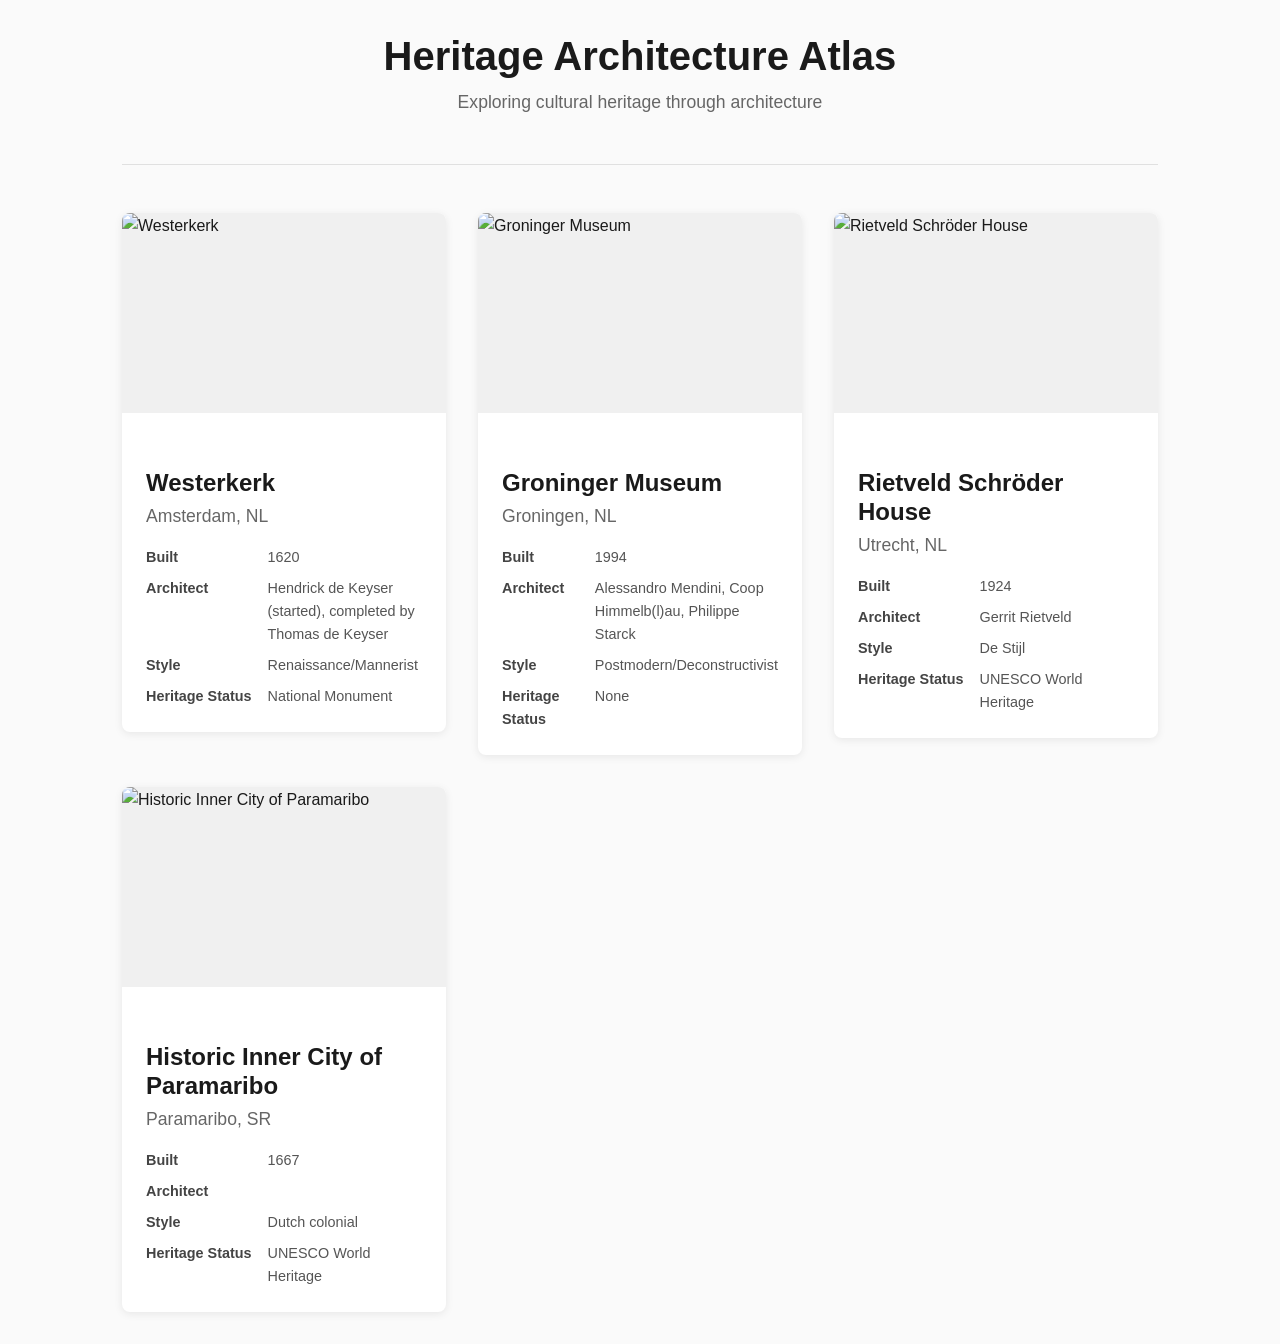
==== index.html @ 746e5361 "Fix: add 3rd module mount for data/building.example.md (Rietveld was missing)" ====
<!DOCTYPE html>
<html lang="en">
<head>
	<meta name="generator" content="Hugo 0.147.0">
  <meta charset="UTF-8">
  <meta name="viewport" content="width=device-width, initial-scale=1.0">
  <title>Heritage Architecture Atlas</title>
  <link rel="stylesheet" href="/css/style.css">
  
</head>
<body>
  <main class="container">
    
<header class="site-header">
  <h1>Heritage Architecture Atlas</h1>
  <p class="subtitle">Exploring cultural heritage through architecture</p>
</header>

<section class="buildings-grid">
  
  
    
    
    
    
    
    
    
    
    <a href="/buildings/westerkerk/" class="building-card-link">
      <article class="building-card">
        
        <div class="building-thumbnail">
          <img src="https://upload.wikimedia.org/wikipedia/commons/thumb/a/a0/Amsterdam_%28NL%29%2C_Westerkerk_--_2015_--_7186.jpg/330px-Amsterdam_%28NL%29%2C_Westerkerk_--_2015_--_7186.jpg" alt="Westerkerk" loading="lazy">
        </div>
        
        <div class="building-info">
          <h2 class="building-name">Westerkerk</h2>
          <p class="building-location">Amsterdam, NL</p>
          <dl class="building-details">
            <dt>Built</dt>
            <dd>1620</dd>
            <dt>Architect</dt>
            <dd>Hendrick de Keyser (started), completed by Thomas de Keyser</dd>
            <dt>Style</dt>
            <dd>Renaissance/Mannerist</dd>
            <dt>Heritage Status</dt>
            <dd>National Monument</dd>
          </dl>
        </div>
      </article>
    </a>
    
    
    
    
    
    
    
    
    <a href="/buildings/groninger-museum/" class="building-card-link">
      <article class="building-card">
        
        <div class="building-thumbnail">
          <img src="https://upload.wikimedia.org/wikipedia/commons/thumb/3/38/Groninger_Museum_2.jpg/330px-Groninger_Museum_2.jpg" alt="Groninger Museum" loading="lazy">
        </div>
        
        <div class="building-info">
          <h2 class="building-name">Groninger Museum</h2>
          <p class="building-location">Groningen, NL</p>
          <dl class="building-details">
            <dt>Built</dt>
            <dd>1994</dd>
            <dt>Architect</dt>
            <dd>Alessandro Mendini, Coop Himmelb(l)au, Philippe Starck</dd>
            <dt>Style</dt>
            <dd>Postmodern/Deconstructivist</dd>
            <dt>Heritage Status</dt>
            <dd>None</dd>
          </dl>
        </div>
      </article>
    </a>
    
    
    
    
    
    
    
    
    <a href="/buildings/rietveld-schroder-house/" class="building-card-link">
      <article class="building-card">
        
        <div class="building-thumbnail">
          <img src="https://upload.wikimedia.org/wikipedia/commons/thumb/a/a7/Rietveld_Schr%C3%B6derhuis_HayKranen-20.JPG/330px-Rietveld_Schr%C3%B6derhuis_HayKranen-20.JPG" alt="Rietveld Schröder House" loading="lazy">
        </div>
        
        <div class="building-info">
          <h2 class="building-name">Rietveld Schröder House</h2>
          <p class="building-location">Utrecht, NL</p>
          <dl class="building-details">
            <dt>Built</dt>
            <dd>1924</dd>
            <dt>Architect</dt>
            <dd>Gerrit Rietveld</dd>
            <dt>Style</dt>
            <dd>De Stijl</dd>
            <dt>Heritage Status</dt>
            <dd>UNESCO World Heritage</dd>
          </dl>
        </div>
      </article>
    </a>
    
    
    
    
    
    
    
    
    <a href="/buildings/historic-inner-city-of-paramaribo/" class="building-card-link">
      <article class="building-card">
        
        <div class="building-thumbnail">
          <img src="https://upload.wikimedia.org/wikipedia/commons/d/de/Paramaribo_city_collage.png" alt="Historic Inner City of Paramaribo" loading="lazy">
        </div>
        
        <div class="building-info">
          <h2 class="building-name">Historic Inner City of Paramaribo</h2>
          <p class="building-location">Paramaribo, SR</p>
          <dl class="building-details">
            <dt>Built</dt>
            <dd>1667</dd>
            <dt>Architect</dt>
            <dd></dd>
            <dt>Style</dt>
            <dd>Dutch colonial</dd>
            <dt>Heritage Status</dt>
            <dd>UNESCO World Heritage</dd>
          </dl>
        </div>
      </article>
    </a>
    
  
</section>

  </main>
  
</body>
</html>
---- css/style.css ----
/* Reset and base styles */
*, *::before, *::after {
  box-sizing: border-box;
  margin: 0;
  padding: 0;
}

body {
  font-family: -apple-system, BlinkMacSystemFont, "Segoe UI", Roboto, Oxygen, Ubuntu, Cantarell, sans-serif;
  line-height: 1.6;
  color: #1a1a1a;
  background-color: #fafafa;
}

.container {
  max-width: 1100px;
  margin: 0 auto;
  padding: 2rem;
}

/* Typography */
h1, h2, h3 {
  line-height: 1.2;
  margin-bottom: 0.5rem;
}

h1 {
  font-size: 2.5rem;
  font-weight: 700;
}

h2 {
  font-size: 1.5rem;
  font-weight: 600;
  margin-top: 2rem;
  margin-bottom: 1rem;
}

p {
  margin-bottom: 1rem;
}

a {
  color: #0066cc;
  text-decoration: none;
}

a:hover {
  text-decoration: underline;
}

a:focus {
  outline: 2px solid #0066cc;
  outline-offset: 2px;
}

/* Header */
.site-header {
  text-align: center;
  margin-bottom: 3rem;
  padding-bottom: 2rem;
  border-bottom: 1px solid #e0e0e0;
}

.site-header h1 {
  margin-bottom: 0.5rem;
}

.subtitle {
  color: #666;
  font-size: 1.1rem;
}

/* Buildings grid */
.buildings-grid {
  display: grid;
  grid-template-columns: repeat(auto-fill, minmax(320px, 1fr));
  gap: 2rem;
}

/* Building card link wrapper */
.building-card-link {
  display: block;
  color: inherit;
}

.building-card-link:hover {
  text-decoration: none;
}

/* Building card */
.building-card {
  background: #fff;
  border-radius: 8px;
  box-shadow: 0 2px 8px rgba(0, 0, 0, 0.08);
  overflow: hidden;
  transition: transform 0.2s ease, box-shadow 0.2s ease;
}

.building-card:hover {
  transform: translateY(-2px);
  box-shadow: 0 4px 16px rgba(0, 0, 0, 0.12);
}

.building-thumbnail {
  width: 100%;
  height: 200px;
  background-color: #f0f0f0;
  overflow: hidden;
}

.building-thumbnail img {
  width: 100%;
  height: 100%;
  object-fit: cover;
}

.building-info {
  padding: 1.5rem;
}

.building-name {
  margin-bottom: 0.25rem;
}

.building-location {
  color: #666;
  font-size: 0.95rem;
  margin-bottom: 1rem;
}

.building-details {
  display: grid;
  grid-template-columns: auto 1fr;
  gap: 0.5rem 1rem;
  font-size: 0.9rem;
}

.building-details dt {
  font-weight: 600;
  color: #444;
}

.building-details dd {
  color: #555;
}

/* Building detail page */
.building-detail {
  background: #fff;
  border-radius: 8px;
  box-shadow: 0 2px 8px rgba(0, 0, 0, 0.08);
  padding: 2rem;
  margin-top: 2rem;
}

.building-header {
  text-align: center;
  margin-bottom: 2rem;
  padding-bottom: 1.5rem;
  border-bottom: 1px solid #e0e0e0;
}

.building-title {
  margin-bottom: 0.5rem;
}

.building-location {
  color: #666;
  font-size: 1.1rem;
}

/* Hero image */
.building-hero {
  margin-bottom: 2rem;
  text-align: center;
}

.building-hero img {
  max-width: 100%;
  max-height: 400px;
  object-fit: cover;
  border-radius: 8px;
}

.image-caption {
  margin-top: 0.5rem;
  color: #666;
  font-size: 0.9rem;
  font-style: italic;
}

/* Content */
.building-content {
  margin-bottom: 2rem;
  line-height: 1.8;
}

.building-content p {
  margin-bottom: 1.5rem;
}

/* Historical events timeline */
.historical-events {
  margin-bottom: 2rem;
}

.event-timeline {
  list-style: none;
  position: relative;
  padding-left: 2rem;
}

.event-timeline::before {
  content: '';
  position: absolute;
  left: 0.5rem;
  top: 0;
  bottom: 0;
  width: 2px;
  background: #e0e0e0;
}

.event-item {
  position: relative;
  padding-bottom: 1.5rem;
  margin-bottom: 1rem;
}

.event-item::before {
  content: '';
  position: absolute;
  left: -1.75rem;
  top: 0.25rem;
  width: 12px;
  height: 12px;
  border-radius: 50%;
  background: #0066cc;
  border: 2px solid #fff;
  box-shadow: 0 0 0 2px #0066cc;
}

.event-year {
  display: inline-block;
  font-weight: 700;
  color: #0066cc;
  margin-right: 0.5rem;
  min-width: 4rem;
}

.event-text {
  color: #333;
}

.event-source {
  font-size: 0.85rem;
  margin-left: 0.5rem;
  opacity: 0.7;
}

/* Image gallery */
.image-gallery {
  margin-bottom: 2rem;
}

.gallery-grid {
  display: grid;
  grid-template-columns: repeat(auto-fill, minmax(250px, 1fr));
  gap: 1.5rem;
}

.gallery-item {
  background: #f9f9f9;
  border-radius: 8px;
  overflow: hidden;
}

.gallery-item img {
  width: 100%;
  height: 180px;
  object-fit: cover;
  display: block;
}

.gallery-item figcaption {
  padding: 0.75rem;
  font-size: 0.85rem;
  color: #666;
  background: #fff;
}

/* Sources */
.sources {
  margin-bottom: 2rem;
}

.sources-list {
  list-style: none;
}

.source-item {
  padding: 0.75rem 0;
  border-bottom: 1px solid #f0f0f0;
}

.source-item:last-child {
  border-bottom: none;
}

.accessed-date {
  font-size: 0.85rem;
  color: #888;
  margin-left: 0.5rem;
}

/* Error page */
.error-page {
  text-align: center;
  padding: 4rem 2rem;
}

.error-page h1 {
  font-size: 4rem;
  color: #ccc;
  margin-bottom: 1rem;
}

.error-page p {
  font-size: 1.2rem;
  color: #666;
  margin-bottom: 2rem;
}

.back-link {
  display: inline-block;
  padding: 0.75rem 1.5rem;
  background-color: #0066cc;
  color: #fff;
  border-radius: 4px;
  transition: background-color 0.2s ease;
}

.back-link:hover {
  background-color: #0055aa;
  text-decoration: none;
}

.no-data {
  text-align: center;
  color: #666;
  padding: 3rem;
  font-size: 1.1rem;
}

/* Responsive */
@media (max-width: 768px) {
  .container {
    padding: 1rem;
  }

  .site-header h1 {
    font-size: 2rem;
  }

  .buildings-grid {
    grid-template-columns: 1fr;
  }

  .building-detail {
    padding: 1.5rem;
  }

  .gallery-grid {
    grid-template-columns: 1fr;
  }
}
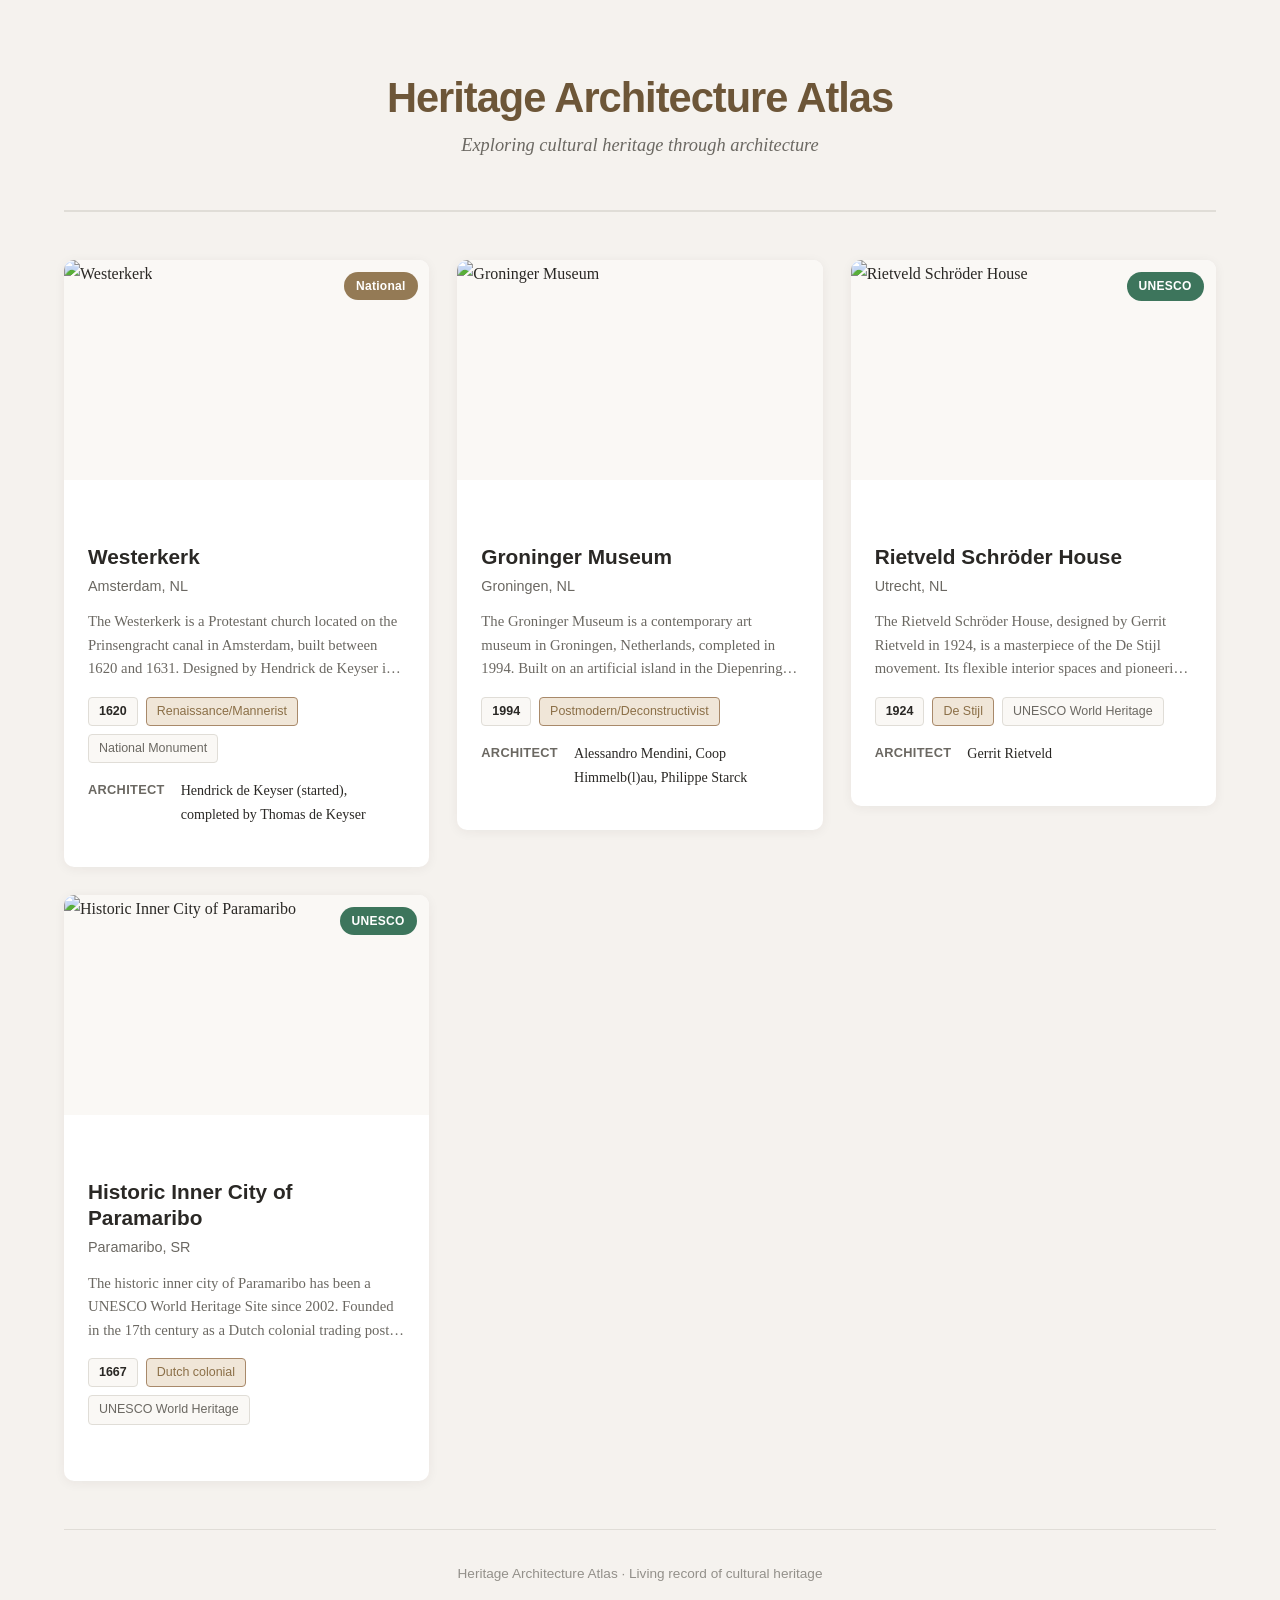
==== commit e0b76f3b: "deploy: b35c08f5ba498d2792e063c6a202d32694efaaeb" ====
--- a/index.html
+++ b/index.html
@@ -1,153 +1,12 @@
-<!DOCTYPE html>
-<html lang="en">
-<head>
-	<meta name="generator" content="Hugo 0.147.0">
-  <meta charset="UTF-8">
-  <meta name="viewport" content="width=device-width, initial-scale=1.0">
-  <title>Heritage Architecture Atlas</title>
-  <link rel="stylesheet" href="/css/style.css">
-  
-</head>
-<body>
-  <main class="container">
-    
-<header class="site-header">
-  <h1>Heritage Architecture Atlas</h1>
-  <p class="subtitle">Exploring cultural heritage through architecture</p>
-</header>
-
-<section class="buildings-grid">
-  
-  
-    
-    
-    
-    
-    
-    
-    
-    
-    <a href="/buildings/westerkerk/" class="building-card-link">
-      <article class="building-card">
-        
-        <div class="building-thumbnail">
-          <img src="https://upload.wikimedia.org/wikipedia/commons/thumb/a/a0/Amsterdam_%28NL%29%2C_Westerkerk_--_2015_--_7186.jpg/330px-Amsterdam_%28NL%29%2C_Westerkerk_--_2015_--_7186.jpg" alt="Westerkerk" loading="lazy">
-        </div>
-        
-        <div class="building-info">
-          <h2 class="building-name">Westerkerk</h2>
-          <p class="building-location">Amsterdam, NL</p>
-          <dl class="building-details">
-            <dt>Built</dt>
-            <dd>1620</dd>
-            <dt>Architect</dt>
-            <dd>Hendrick de Keyser (started), completed by Thomas de Keyser</dd>
-            <dt>Style</dt>
-            <dd>Renaissance/Mannerist</dd>
-            <dt>Heritage Status</dt>
-            <dd>National Monument</dd>
-          </dl>
-        </div>
-      </article>
-    </a>
-    
-    
-    
-    
-    
-    
-    
-    
-    <a href="/buildings/groninger-museum/" class="building-card-link">
-      <article class="building-card">
-        
-        <div class="building-thumbnail">
-          <img src="https://upload.wikimedia.org/wikipedia/commons/thumb/3/38/Groninger_Museum_2.jpg/330px-Groninger_Museum_2.jpg" alt="Groninger Museum" loading="lazy">
-        </div>
-        
-        <div class="building-info">
-          <h2 class="building-name">Groninger Museum</h2>
-          <p class="building-location">Groningen, NL</p>
-          <dl class="building-details">
-            <dt>Built</dt>
-            <dd>1994</dd>
-            <dt>Architect</dt>
-            <dd>Alessandro Mendini, Coop Himmelb(l)au, Philippe Starck</dd>
-            <dt>Style</dt>
-            <dd>Postmodern/Deconstructivist</dd>
-            <dt>Heritage Status</dt>
-            <dd>None</dd>
-          </dl>
-        </div>
-      </article>
-    </a>
-    
-    
-    
-    
-    
-    
-    
-    
-    <a href="/buildings/rietveld-schroder-house/" class="building-card-link">
-      <article class="building-card">
-        
-        <div class="building-thumbnail">
-          <img src="https://upload.wikimedia.org/wikipedia/commons/thumb/a/a7/Rietveld_Schr%C3%B6derhuis_HayKranen-20.JPG/330px-Rietveld_Schr%C3%B6derhuis_HayKranen-20.JPG" alt="Rietveld Schröder House" loading="lazy">
-        </div>
-        
-        <div class="building-info">
-          <h2 class="building-name">Rietveld Schröder House</h2>
-          <p class="building-location">Utrecht, NL</p>
-          <dl class="building-details">
-            <dt>Built</dt>
-            <dd>1924</dd>
-            <dt>Architect</dt>
-            <dd>Gerrit Rietveld</dd>
-            <dt>Style</dt>
-            <dd>De Stijl</dd>
-            <dt>Heritage Status</dt>
-            <dd>UNESCO World Heritage</dd>
-          </dl>
-        </div>
-      </article>
-    </a>
-    
-    
-    
-    
-    
-    
-    
-    
-    <a href="/buildings/historic-inner-city-of-paramaribo/" class="building-card-link">
-      <article class="building-card">
-        
-        <div class="building-thumbnail">
-          <img src="https://upload.wikimedia.org/wikipedia/commons/d/de/Paramaribo_city_collage.png" alt="Historic Inner City of Paramaribo" loading="lazy">
-        </div>
-        
-        <div class="building-info">
-          <h2 class="building-name">Historic Inner City of Paramaribo</h2>
-          <p class="building-location">Paramaribo, SR</p>
-          <dl class="building-details">
-            <dt>Built</dt>
-            <dd>1667</dd>
-            <dt>Architect</dt>
-            <dd></dd>
-            <dt>Style</dt>
-            <dd>Dutch colonial</dd>
-            <dt>Heritage Status</dt>
-            <dd>UNESCO World Heritage</dd>
-          </dl>
-        </div>
-      </article>
-    </a>
-    
-  
-</section>
-
-  </main>
-  
-</body>
-</html>
+<!doctype html><html lang=en><head><meta name=generator content="Hugo 0.147.0"><meta charset=UTF-8><meta name=viewport content="width=device-width,initial-scale=1"><title>Heritage Architecture Atlas</title>
+<link rel=stylesheet href=/css/style.css></head><body><main class=container><header class=site-header><h1>Heritage Architecture Atlas</h1><p class=subtitle>Exploring cultural heritage through architecture</p></header><section class=buildings-grid><a href=/buildings/westerkerk/ class=building-card-link><article class=building-card><div class=building-thumbnail><img src=https://example.com/images/westerkerk1.jpg alt=Westerkerk loading=lazy>
+<span class="thumbnail-badge national">National</span></div><div class=building-info><h2 class=building-name>Westerkerk</h2><p class=building-location>Amsterdam, NL</p><p class=building-description>The Westerkerk is a Protestant church located on the Prinsengracht canal in Amsterdam, built between 1620 and 1631. Designed by Hendrick de Keyser in the Dutch Renaissance style …</p><div class=building-meta><span class="meta-tag year-tag">1620</span>
+<span class="meta-tag style-tag">Renaissance/Mannerist</span>
+<span class=meta-tag>National Monument</span></div><dl class=building-details><dt>Architect</dt><dd>Hendrick de Keyser (started), completed by Thomas de Keyser</dd></dl></div></article></a><a href=/buildings/groninger-museum/ class=building-card-link><article class=building-card><div class=building-thumbnail><img src=https://upload.wikimedia.org/wikipedia/commons/thumb/3/38/Groninger_Museum_2.jpg/330px-Groninger_Museum_2.jpg alt="Groninger Museum" loading=lazy></div><div class=building-info><h2 class=building-name>Groninger Museum</h2><p class=building-location>Groningen, NL</p><p class=building-description>The Groninger Museum is a contemporary art museum in Groningen, Netherlands, completed in 1994. Built on an artificial island in the Diepenring canal, it represents one of the most …</p><div class=building-meta><span class="meta-tag year-tag">1994</span>
+<span class="meta-tag style-tag">Postmodern/Deconstructivist</span></div><dl class=building-details><dt>Architect</dt><dd>Alessandro Mendini, Coop Himmelb(l)au, Philippe Starck</dd></dl></div></article></a><a href=/buildings/rietveld-schroder-house/ class=building-card-link><article class=building-card><div class=building-thumbnail><img src=https://upload.wikimedia.org/wikipedia/commons/thumb/a/a7/Rietveld_Schr%C3%B6derhuis_HayKranen-20.JPG/330px-Rietveld_Schr%C3%B6derhuis_HayKranen-20.JPG alt="Rietveld Schröder House" loading=lazy>
+<span class="thumbnail-badge unesco">UNESCO</span></div><div class=building-info><h2 class=building-name>Rietveld Schröder House</h2><p class=building-location>Utrecht, NL</p><p class=building-description>The Rietveld Schröder House, designed by Gerrit Rietveld in 1924, is a masterpiece of the De Stijl movement. Its flexible interior spaces and pioneering use of rectangular forms …</p><div class=building-meta><span class="meta-tag year-tag">1924</span>
+<span class="meta-tag style-tag">De Stijl</span>
+<span class=meta-tag>UNESCO World Heritage</span></div><dl class=building-details><dt>Architect</dt><dd>Gerrit Rietveld</dd></dl></div></article></a><a href=/buildings/historic-inner-city-of-paramaribo/ class=building-card-link><article class=building-card><div class=building-thumbnail><img src=https://upload.wikimedia.org/wikipedia/commons/d/de/Paramaribo_city_collage.png alt="Historic Inner City of Paramaribo" loading=lazy>
+<span class="thumbnail-badge unesco">UNESCO</span></div><div class=building-info><h2 class=building-name>Historic Inner City of Paramaribo</h2><p class=building-location>Paramaribo, SR</p><p class=building-description>The historic inner city of Paramaribo has been a UNESCO World Heritage Site since 2002. Founded in the 17th century as a Dutch colonial trading post on the Suriname River, its …</p><div class=building-meta><span class="meta-tag year-tag">1667</span>
+<span class="meta-tag style-tag">Dutch colonial</span>
+<span class=meta-tag>UNESCO World Heritage</span></div><dl class=building-details></dl></div></article></a></section><footer class=site-footer>Heritage Architecture Atlas &#183; Living record of cultural heritage</footer></main></body></html>
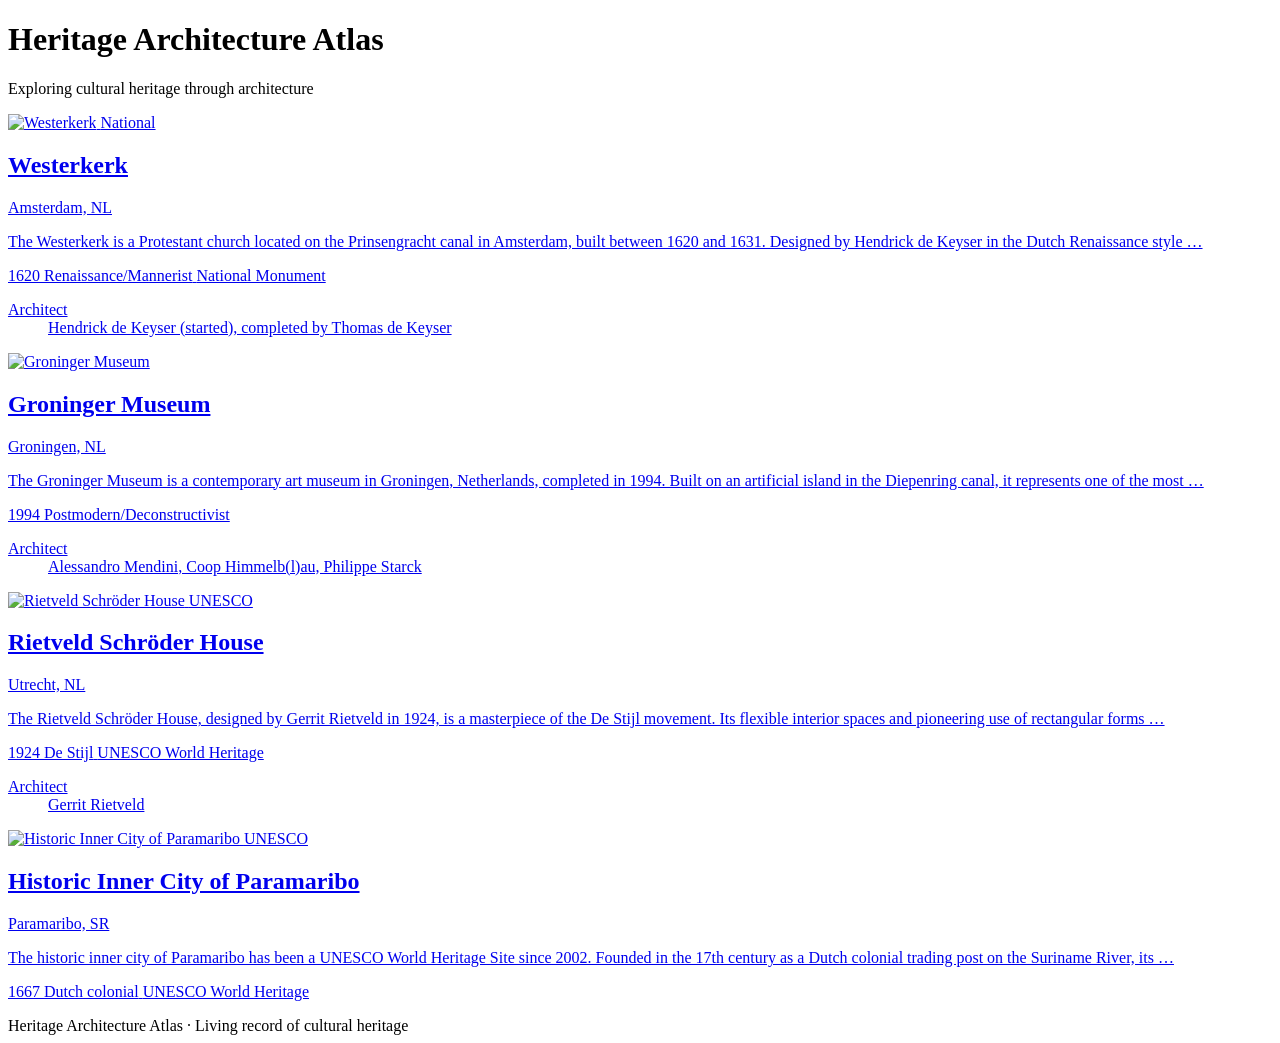
==== commit d5fce385: "deploy: 927eb62e3d874d4f3b9f711f3654af66fbfd9840" ====
--- a/index.html
+++ b/index.html
@@ -1,12 +1,12 @@
 <!doctype html><html lang=en><head><meta name=generator content="Hugo 0.147.0"><meta charset=UTF-8><meta name=viewport content="width=device-width,initial-scale=1"><title>Heritage Architecture Atlas</title>
-<link rel=stylesheet href=/css/style.css></head><body><main class=container><header class=site-header><h1>Heritage Architecture Atlas</h1><p class=subtitle>Exploring cultural heritage through architecture</p></header><section class=buildings-grid><a href=/buildings/westerkerk/ class=building-card-link><article class=building-card><div class=building-thumbnail><img src=https://example.com/images/westerkerk1.jpg alt=Westerkerk loading=lazy>
+<link rel=stylesheet href=/heritage-atlas/css/style.css></head><body><main class=container><header class=site-header><h1>Heritage Architecture Atlas</h1><p class=subtitle>Exploring cultural heritage through architecture</p></header><section class=buildings-grid><a href=/heritage-atlas/buildings/westerkerk/ class=building-card-link><article class=building-card><div class=building-thumbnail><img src=https://upload.wikimedia.org/wikipedia/commons/thumb/a/a0/Amsterdam_%28NL%29%2C_Westerkerk_--_2015_--_7186.jpg/640px-Amsterdam_%28NL%29%2C_Westerkerk_--_2015_--_7186.jpg alt=Westerkerk loading=lazy>
 <span class="thumbnail-badge national">National</span></div><div class=building-info><h2 class=building-name>Westerkerk</h2><p class=building-location>Amsterdam, NL</p><p class=building-description>The Westerkerk is a Protestant church located on the Prinsengracht canal in Amsterdam, built between 1620 and 1631. Designed by Hendrick de Keyser in the Dutch Renaissance style …</p><div class=building-meta><span class="meta-tag year-tag">1620</span>
 <span class="meta-tag style-tag">Renaissance/Mannerist</span>
-<span class=meta-tag>National Monument</span></div><dl class=building-details><dt>Architect</dt><dd>Hendrick de Keyser (started), completed by Thomas de Keyser</dd></dl></div></article></a><a href=/buildings/groninger-museum/ class=building-card-link><article class=building-card><div class=building-thumbnail><img src=https://upload.wikimedia.org/wikipedia/commons/thumb/3/38/Groninger_Museum_2.jpg/330px-Groninger_Museum_2.jpg alt="Groninger Museum" loading=lazy></div><div class=building-info><h2 class=building-name>Groninger Museum</h2><p class=building-location>Groningen, NL</p><p class=building-description>The Groninger Museum is a contemporary art museum in Groningen, Netherlands, completed in 1994. Built on an artificial island in the Diepenring canal, it represents one of the most …</p><div class=building-meta><span class="meta-tag year-tag">1994</span>
-<span class="meta-tag style-tag">Postmodern/Deconstructivist</span></div><dl class=building-details><dt>Architect</dt><dd>Alessandro Mendini, Coop Himmelb(l)au, Philippe Starck</dd></dl></div></article></a><a href=/buildings/rietveld-schroder-house/ class=building-card-link><article class=building-card><div class=building-thumbnail><img src=https://upload.wikimedia.org/wikipedia/commons/thumb/a/a7/Rietveld_Schr%C3%B6derhuis_HayKranen-20.JPG/330px-Rietveld_Schr%C3%B6derhuis_HayKranen-20.JPG alt="Rietveld Schröder House" loading=lazy>
+<span class=meta-tag>National Monument</span></div><dl class=building-details><dt>Architect</dt><dd>Hendrick de Keyser (started), completed by Thomas de Keyser</dd></dl></div></article></a><a href=/heritage-atlas/buildings/groninger-museum/ class=building-card-link><article class=building-card><div class=building-thumbnail><img src=https://upload.wikimedia.org/wikipedia/commons/thumb/3/38/Groninger_Museum_2.jpg/330px-Groninger_Museum_2.jpg alt="Groninger Museum" loading=lazy></div><div class=building-info><h2 class=building-name>Groninger Museum</h2><p class=building-location>Groningen, NL</p><p class=building-description>The Groninger Museum is a contemporary art museum in Groningen, Netherlands, completed in 1994. Built on an artificial island in the Diepenring canal, it represents one of the most …</p><div class=building-meta><span class="meta-tag year-tag">1994</span>
+<span class="meta-tag style-tag">Postmodern/Deconstructivist</span></div><dl class=building-details><dt>Architect</dt><dd>Alessandro Mendini, Coop Himmelb(l)au, Philippe Starck</dd></dl></div></article></a><a href=/heritage-atlas/buildings/rietveld-schroder-house/ class=building-card-link><article class=building-card><div class=building-thumbnail><img src=https://upload.wikimedia.org/wikipedia/commons/thumb/a/a7/Rietveld_Schr%C3%B6derhuis_HayKranen-20.JPG/330px-Rietveld_Schr%C3%B6derhuis_HayKranen-20.JPG alt="Rietveld Schröder House" loading=lazy>
 <span class="thumbnail-badge unesco">UNESCO</span></div><div class=building-info><h2 class=building-name>Rietveld Schröder House</h2><p class=building-location>Utrecht, NL</p><p class=building-description>The Rietveld Schröder House, designed by Gerrit Rietveld in 1924, is a masterpiece of the De Stijl movement. Its flexible interior spaces and pioneering use of rectangular forms …</p><div class=building-meta><span class="meta-tag year-tag">1924</span>
 <span class="meta-tag style-tag">De Stijl</span>
-<span class=meta-tag>UNESCO World Heritage</span></div><dl class=building-details><dt>Architect</dt><dd>Gerrit Rietveld</dd></dl></div></article></a><a href=/buildings/historic-inner-city-of-paramaribo/ class=building-card-link><article class=building-card><div class=building-thumbnail><img src=https://upload.wikimedia.org/wikipedia/commons/d/de/Paramaribo_city_collage.png alt="Historic Inner City of Paramaribo" loading=lazy>
+<span class=meta-tag>UNESCO World Heritage</span></div><dl class=building-details><dt>Architect</dt><dd>Gerrit Rietveld</dd></dl></div></article></a><a href=/heritage-atlas/buildings/historic-inner-city-of-paramaribo/ class=building-card-link><article class=building-card><div class=building-thumbnail><img src=https://upload.wikimedia.org/wikipedia/commons/d/de/Paramaribo_city_collage.png alt="Historic Inner City of Paramaribo" loading=lazy>
 <span class="thumbnail-badge unesco">UNESCO</span></div><div class=building-info><h2 class=building-name>Historic Inner City of Paramaribo</h2><p class=building-location>Paramaribo, SR</p><p class=building-description>The historic inner city of Paramaribo has been a UNESCO World Heritage Site since 2002. Founded in the 17th century as a Dutch colonial trading post on the Suriname River, its …</p><div class=building-meta><span class="meta-tag year-tag">1667</span>
 <span class="meta-tag style-tag">Dutch colonial</span>
 <span class=meta-tag>UNESCO World Heritage</span></div><dl class=building-details></dl></div></article></a></section><footer class=site-footer>Heritage Architecture Atlas &#183; Living record of cultural heritage</footer></main></body></html>
